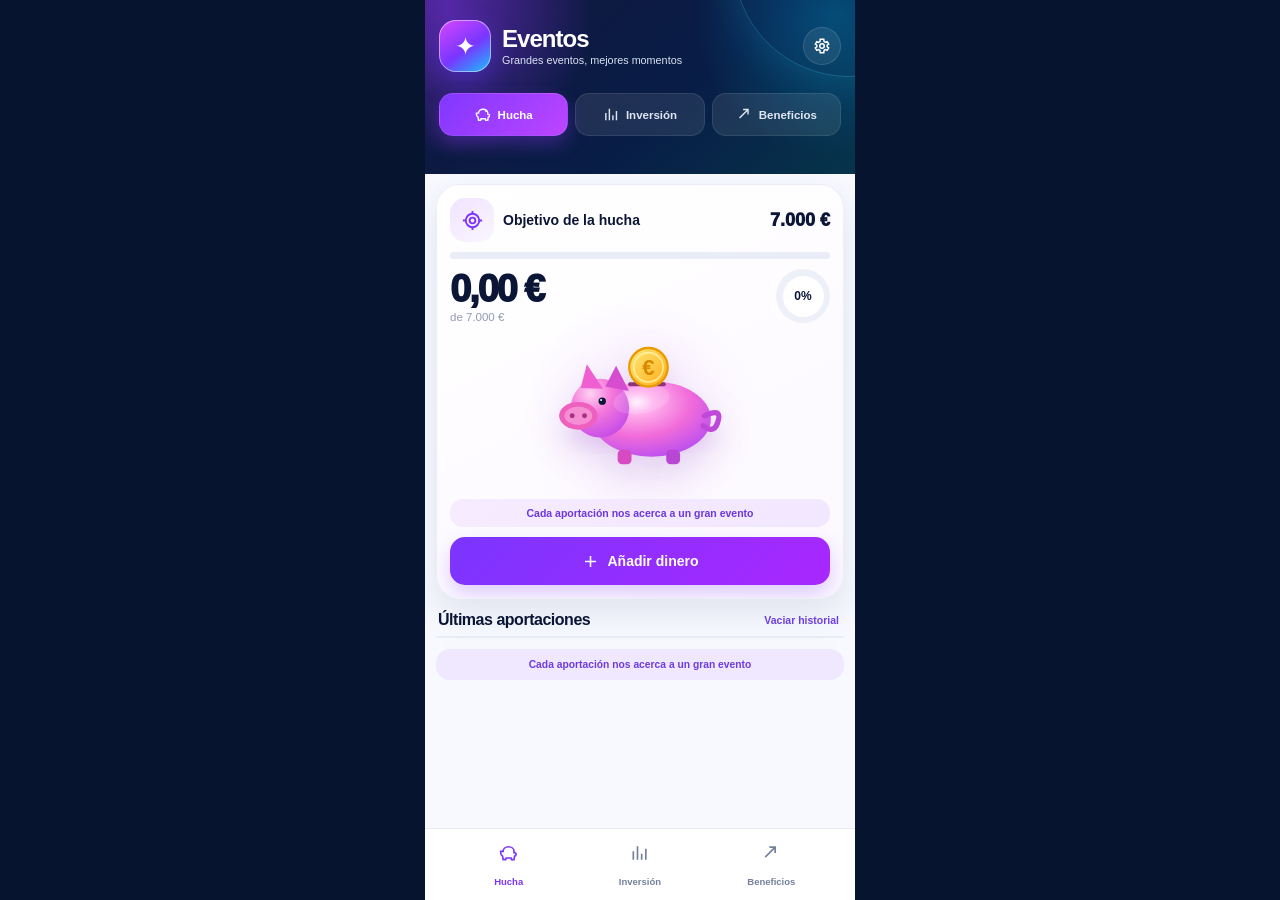
==== v7/index.html @ e1f2a500 "Crea interfaz premium limpia de Eventos v7" ====
<!doctype html>
<html lang="es">
<head>
<meta charset="utf-8">
<meta name="viewport" content="width=device-width,initial-scale=1,viewport-fit=cover,user-scalable=no">
<meta name="theme-color" content="#07142f">
<meta name="apple-mobile-web-app-capable" content="yes">
<meta name="apple-mobile-web-app-status-bar-style" content="black-translucent">
<meta http-equiv="Cache-Control" content="no-cache, no-store, must-revalidate">
<meta http-equiv="Pragma" content="no-cache"><meta http-equiv="Expires" content="0">
<meta name="eventos-build" content="premium-v7-20260908">
<title>Eventos</title>
<link rel="stylesheet" href="./style.css?v=7">
</head>
<body>
<div class="app">
<header class="top">
  <div class="brand">
    <div class="brandmark">✦</div>
    <div><h1>Eventos</h1><p>Grandes eventos, mejores momentos</p></div>
    <button class="gear" aria-label="Ajustes"><svg viewBox="0 0 24 24" fill="none" stroke="currentColor" stroke-width="2"><circle cx="12" cy="12" r="3"/><path d="M19 12a7 7 0 0 0-.1-1l2-1.5-2-3.4-2.4 1a8 8 0 0 0-1.8-1L14.4 3h-4.8l-.3 3.1a8 8 0 0 0-1.8 1l-2.4-1-2 3.4L5.1 11a7 7 0 0 0 0 2l-2 1.5 2 3.4 2.4-1a8 8 0 0 0 1.8 1l.3 3.1h4.8l.3-3.1a8 8 0 0 0 1.8-1l2.4 1 2-3.4-2-1.5a7 7 0 0 0 .1-1Z"/></svg></button>
  </div>
  <nav class="tabs">
    <button class="tab hucha active" data-page="hucha"><svg viewBox="0 0 24 24" fill="none" stroke="currentColor"><path d="M5 10c0-3 2.8-5.5 6.5-5.5S18 7 18 10v1.5c1.5 0 2.5 1 2.5 2.2 0 1-.7 1.8-1.8 2.1L18 20h-3l-.5-2h-6L8 20H5l-.7-4.2A5.4 5.4 0 0 1 2 11.5V10h3Z"/><path d="M8.5 8.5h.01M14 7h3"/></svg><span>Hucha</span></button>
    <button class="tab inversion" data-page="inversion"><svg viewBox="0 0 24 24" fill="none" stroke="currentColor"><path d="M4 20V10M9 20V4M14 20v-7M19 20V7"/></svg><span>Inversión</span></button>
    <button class="tab beneficios" data-page="beneficios"><svg viewBox="0 0 24 24" fill="none" stroke="currentColor"><path d="M5 17 17 5M10 5h7v7"/></svg><span>Beneficios</span></button>
  </nav>
</header>
<main>
<section class="page active" id="hucha">
  <div class="card hero hucha">
    <div class="titlebar"><div class="titleleft"><div class="badge purple"><svg viewBox="0 0 24 24" fill="none" stroke="currentColor" stroke-width="2"><circle cx="12" cy="12" r="7"/><circle cx="12" cy="12" r="3"/><path d="M12 2v3M22 12h-3M5 12H2M12 19v3"/></svg></div><div class="titlecopy"><b>Objetivo de la hucha</b></div></div><div class="goal">7.000 €</div></div>
    <div class="progress"><span id="saveBar"></span></div>
    <div class="amountrow"><div><div class="amount" id="saveTotal">0,00 €</div><div class="sub">de 7.000 €</div></div><div class="ring" id="saveRing"><b id="savePct">0%</b></div></div>
    <div class="pigstage">
      <svg class="pig" viewBox="0 0 270 185" aria-label="Cerdito hucha"><defs><radialGradient id="bodyG" cx="38%" cy="28%" r="78%"><stop offset="0" stop-color="#fff2ff"/><stop offset=".18" stop-color="#ffb2ed"/><stop offset=".58" stop-color="#f16bd9"/><stop offset="1" stop-color="#b74df1"/></radialGradient><radialGradient id="headG" cx="34%" cy="25%" r="80%"><stop offset="0" stop-color="#ffd1f2"/><stop offset=".46" stop-color="#f477db"/><stop offset="1" stop-color="#c64ce8"/></radialGradient><linearGradient id="coinG" x1="0" y1="0" x2="1" y2="1"><stop stop-color="#ffe97a"/><stop offset="1" stop-color="#ffad19"/></linearGradient><filter id="soft"><feGaussianBlur stdDeviation="10"/></filter></defs><ellipse cx="138" cy="126" rx="95" ry="20" fill="#c88be9" opacity=".19" filter="url(#soft)"/><ellipse cx="150" cy="105" rx="77" ry="49" fill="url(#bodyG)"/><circle cx="83" cy="91" r="38" fill="url(#headG)"/><path d="M58 65 66 34 87 66Z" fill="#f05fd2"/><path d="m90 63 14-27 17 33Z" fill="#d64dd0"/><ellipse cx="55" cy="101" rx="25" ry="18" fill="#ee60be"/><ellipse cx="55" cy="101" rx="18" ry="12" fill="#f58ed2"/><circle cx="47" cy="101" r="3.2" fill="#a63180"/><circle cx="63" cy="101" r="3.2" fill="#a63180"/><circle cx="86" cy="82" r="4.8" fill="#0b1636"/><circle cx="84.5" cy="80.5" r="1.3" fill="#fff"/><path d="M122 60h44" stroke="#8e3379" stroke-width="5" stroke-linecap="round"/><rect x="106" y="145" width="18" height="19" rx="6" fill="#d64bc1"/><rect x="169" y="145" width="18" height="19" rx="6" fill="#b847d6"/><path d="M219 101q25-12 16 11-5 12-18 2" fill="none" stroke="#be48d8" stroke-width="7" stroke-linecap="round"/><ellipse cx="137" cy="80" rx="37" ry="18" fill="#fff" opacity=".14" transform="rotate(-10 137 80)"/><circle cx="146" cy="38" r="25" fill="url(#coinG)" stroke="#e99b00" stroke-width="3"/><circle cx="146" cy="38" r="19" fill="none" stroke="#fff5ad" stroke-width="2" opacity=".8"/><text x="146" y="48" text-anchor="middle" font-size="29" font-weight="900" fill="#d88b00">€</text></svg>
    </div>
    <div class="motivation">Cada aportación nos acerca a un gran evento</div>
    <button class="primary purple" id="addMoney"><svg viewBox="0 0 24 24" fill="none" stroke="currentColor" stroke-width="2"><path d="M12 5v14M5 12h14"/></svg>Añadir dinero</button>
  </div>
  <div class="section"><div class="sectionhead"><h2>Últimas aportaciones</h2><button class="link" id="clearSavings">Vaciar historial</button></div><div class="list" id="savingList"></div></div>
  <div class="footer-note purple">Cada aportación nos acerca a un gran evento</div>
</section>
<section class="page" id="inversion">
  <div class="card hero inv"><div class="titlebar"><div class="titleleft"><div class="badge blue"><svg viewBox="0 0 24 24" fill="none" stroke="currentColor" stroke-width="2"><path d="M3 5h2l2 10h10l2-7H6"/><circle cx="9" cy="19" r="1.5"/><circle cx="17" cy="19" r="1.5"/></svg></div><div class="titlecopy"><b>Total invertido</b><span>Controla todos los gastos de los eventos</span></div></div></div><div class="totalrow"><div class="total" id="investTotal">0,00 €</div><svg class="chart" viewBox="0 0 120 55"><defs><linearGradient id="blueFill" x1="0" y1="0" x2="0" y2="1"><stop stop-color="#69b9ff" stop-opacity=".75"/><stop offset="1" stop-color="#69b9ff" stop-opacity="0"/></linearGradient></defs><path d="M0 48 C18 45 18 33 31 35 S48 14 60 24 75 30 85 17 103 5 120 12V55H0Z" fill="url(#blueFill)"/></svg></div><button class="primary blue" id="addExpense"><svg viewBox="0 0 24 24" fill="none" stroke="currentColor" stroke-width="2"><path d="M12 5v14M5 12h14"/></svg>Añadir gasto</button></div>
  <div class="chips"><button class="chip active" data-filter="Todos">Todos</button><button class="chip" data-filter="Material">Material</button><button class="chip" data-filter="Catering">Catering</button><button class="chip" data-filter="Local">Local</button><button class="chip" data-filter="Otros">Otros</button></div>
  <div class="section"><div class="sectionhead"><h2>Gastos recientes</h2><button class="link" id="clearExpenses">Vaciar historial</button></div><div class="list" id="expenseList"></div></div>
  <div class="footer-note blue">Cada detalle cuenta para hacer eventos inolvidables</div>
</section>
<section class="page" id="beneficios">
  <div class="card hero ben"><div class="titlebar"><div class="titleleft"><div class="badge green"><svg viewBox="0 0 24 24" fill="none" stroke="currentColor" stroke-width="2"><path d="M8 4h8v4a4 4 0 0 1-8 0V4Z"/><path d="M8 6H4v1a4 4 0 0 0 4 4M16 6h4v1a4 4 0 0 1-4 4M12 12v4M8 20h8M10 16h4"/></svg></div><div class="titlecopy"><b>Total ganado</b><span>Suma de todos los eventos</span></div></div><svg class="chart" viewBox="0 0 120 55"><rect x="10" y="37" width="10" height="16" rx="5" fill="#75deb0"/><rect x="31" y="29" width="10" height="24" rx="5" fill="#62d8a1"/><rect x="52" y="21" width="10" height="32" rx="5" fill="#4bd090"/><rect x="73" y="12" width="10" height="41" rx="5" fill="#35c781"/><rect x="94" y="4" width="10" height="49" rx="5" fill="#20bd70"/></svg></div><div class="total" id="benefitTotal" style="margin-top:9px">0,00 €</div><div class="stats"><div class="stat"><small>Eventos</small><b id="eventCount">0</b></div><div class="stat"><small>Ingreso medio</small><b class="g" id="eventAvg">0,00 €</b></div><div class="stat"><small>Mayor ganancia</small><b class="g" id="eventMax">0,00 €</b></div></div><button class="primary green" id="addEvent"><svg viewBox="0 0 24 24" fill="none" stroke="currentColor" stroke-width="2"><path d="M12 5v14M5 12h14"/></svg>Añadir evento</button></div>
  <div class="section"><div class="sectionhead"><h2>Eventos y ganancias</h2><button class="link green" id="clearEvents">Vaciar historial</button></div><div class="list" id="eventList"></div></div>
  <div class="footer-note green">Cada evento deja huella y grandes beneficios</div>
</section>
</main>
<nav class="bottom"><button class="hucha active" data-page="hucha"><svg viewBox="0 0 24 24" fill="none" stroke="currentColor" stroke-width="2"><path d="M5 10c0-3 2.8-5.5 6.5-5.5S18 7 18 10v1.5c1.5 0 2.5 1 2.5 2.2 0 1-.7 1.8-1.8 2.1L18 20h-3l-.5-2h-6L8 20H5l-.7-4.2A5.4 5.4 0 0 1 2 11.5V10h3Z"/></svg><span>Hucha</span></button><button class="inversion" data-page="inversion"><svg viewBox="0 0 24 24" fill="none" stroke="currentColor" stroke-width="2"><path d="M4 20V10M9 20V4M14 20v-7M19 20V7"/></svg><span>Inversión</span></button><button class="beneficios" data-page="beneficios"><svg viewBox="0 0 24 24" fill="none" stroke="currentColor" stroke-width="2"><path d="M5 17 17 5M10 5h7v7"/></svg><span>Beneficios</span></button></nav>
</div>
<div class="modalback" id="modalBack"><div class="modal"><h3 id="modalTitle"></h3><p id="modalSub"></p><div id="modalFields"></div><div class="modalactions"><button class="cancel" id="cancelModal">Cancelar</button><button class="save" id="saveModal">Guardar</button></div></div></div>
<script src="./app.js?v=7"></script>
</body></html>
---- v7/style.css ----
:root{--ink:#0b1636;--muted:#8791aa;--line:#e9edf7;--bg:#f7f9ff;--purple:#7b35ff;--purple2:#bd42ff;--blue:#0b7cff;--green:#0bbb62;--navy:#07142f;--shadow:0 14px 32px rgba(25,43,91,.10)}*{box-sizing:border-box;-webkit-tap-highlight-color:transparent}html,body{margin:0;min-height:100%;background:#07142f;font-family:-apple-system,BlinkMacSystemFont,"SF Pro Display","Segoe UI",Arial,sans-serif;color:var(--ink);-webkit-font-smoothing:antialiased}button,input,select{font:inherit}.app{width:min(100%,430px);min-height:100dvh;margin:auto;background:linear-gradient(180deg,#07142f 0 174px,var(--bg) 174px 100%);padding-bottom:78px;overflow-x:hidden}.top{height:174px;padding:calc(13px + env(safe-area-inset-top)) 14px 12px;color:#fff;background:radial-gradient(circle at 5% 4%,rgba(144,55,255,.55),transparent 34%),radial-gradient(circle at 95% 9%,rgba(0,188,255,.27),transparent 32%),linear-gradient(140deg,#11163d 0%,#081d46 58%,#06344b 100%);position:relative;overflow:hidden}.top:before{content:"";position:absolute;width:230px;height:230px;border-radius:50%;right:-110px;top:-155px;border:1px solid rgba(92,234,255,.22);box-shadow:0 0 46px rgba(55,220,255,.14)}.brand{height:66px;display:grid;grid-template-columns:52px minmax(0,1fr) 38px;gap:11px;align-items:center;position:relative;z-index:1}.brandmark{width:52px;height:52px;border-radius:17px;display:grid;place-items:center;background:linear-gradient(145deg,#d847ff 0%,#7836ff 55%,#16c4ff 100%);box-shadow:0 0 0 1px rgba(255,255,255,.48) inset,0 10px 26px rgba(101,55,255,.40);font-size:25px}.brand h1{margin:0 0 3px;font-size:24px;line-height:1;font-weight:900;letter-spacing:-.04em}.brand p{margin:0;color:#dbe3f3;font-size:10.8px}.gear{width:38px;height:38px;border-radius:50%;border:1px solid rgba(255,255,255,.13);background:rgba(255,255,255,.08);color:#fff;display:grid;place-items:center}.gear svg{width:18px;height:18px}.tabs{display:grid;grid-template-columns:repeat(3,1fr);gap:7px;margin-top:14px;position:relative;z-index:1}.tab{height:43px;border:1px solid rgba(255,255,255,.09);border-radius:14px;background:rgba(255,255,255,.09);color:#dfe6f4;font-size:11.5px;font-weight:800;display:flex;align-items:center;justify-content:center;gap:6px}.tab svg{width:17px;height:17px;stroke-width:2}.tab.active.hucha{background:linear-gradient(135deg,#8037ff,#bd45ff);color:#fff;box-shadow:0 8px 18px rgba(143,55,255,.34)}.tab.active.inversion{background:linear-gradient(135deg,#0878ff,#18a0ff);color:#fff;box-shadow:0 8px 18px rgba(8,120,255,.30)}.tab.active.beneficios{background:linear-gradient(135deg,#08b65f,#19d779);color:#fff;box-shadow:0 8px 18px rgba(8,182,95,.30)}main{padding:10px 11px 18px}.page{display:none}.page.active{display:block}.card{background:rgba(255,255,255,.98);border:1px solid rgba(99,116,160,.10);border-radius:24px;box-shadow:var(--shadow)}.hero{padding:13px;overflow:hidden;position:relative}.hero.hucha{background:radial-gradient(circle at 50% 56%,rgba(189,90,255,.11),transparent 38%),linear-gradient(155deg,#fff,#fcf8ff)}.hero.inv{background:radial-gradient(circle at 80% 20%,rgba(72,170,255,.16),transparent 29%),linear-gradient(155deg,#fff,#f1f8ff)}.hero.ben{background:radial-gradient(circle at 82% 18%,rgba(62,225,142,.17),transparent 30%),linear-gradient(155deg,#fff,#effbf5)}.titlebar{display:flex;align-items:center;justify-content:space-between;gap:8px}.titleleft{display:flex;align-items:center;gap:9px;min-width:0}.badge{width:44px;height:44px;border-radius:15px;display:grid;place-items:center;flex:none}.badge svg{width:23px;height:23px}.badge.purple{background:linear-gradient(145deg,#f0e4ff,#faf6ff);color:#7d35ff}.badge.blue{background:#e3f1ff;color:#087bff}.badge.green{background:#dcf8e8;color:#0bab5a}.titlecopy b{display:block;font-size:14px;line-height:1.15}.titlecopy span{display:block;margin-top:3px;color:#8a94ad;font-size:9.8px}.goal{font-size:18px;font-weight:950;white-space:nowrap}.progress{height:7px;border-radius:999px;background:#e8edf7;overflow:hidden;margin:10px 0}.progress span{display:block;height:100%;width:0;background:linear-gradient(90deg,#7b35ff,#bd42ff);border-radius:999px;transition:width .3s}.amountrow{display:flex;align-items:center;justify-content:space-between}.amount,.total{font-size:38px;line-height:1;font-weight:950;letter-spacing:-.055em}.sub{margin-top:3px;color:#929bb2;font-size:11.5px}.ring{width:54px;height:54px;border-radius:50%;display:grid;place-items:center;position:relative;background:conic-gradient(#7c35ff var(--p,0%),#edf0f8 0)}.ring:after{content:"";position:absolute;width:41px;height:41px;border-radius:50%;background:#fff}.ring b{position:relative;z-index:1;font-size:12px}.pigstage{height:176px;display:grid;place-items:center;margin:-2px 0 2px}.pig{width:208px;filter:drop-shadow(0 14px 16px rgba(133,65,165,.17))}.motivation{border-radius:13px;background:linear-gradient(135deg,#f7ebff,#f1e7ff);color:#6c36df;text-align:center;font-size:10.5px;font-weight:800;padding:8px 10px;margin-bottom:10px}.primary{width:100%;height:48px;border:0;border-radius:15px;color:#fff;font-size:14px;font-weight:900;display:flex;align-items:center;justify-content:center;gap:7px}.primary svg{width:19px;height:19px}.primary.purple{background:linear-gradient(135deg,#7b35ff,#a927ff);box-shadow:0 9px 20px rgba(123,53,255,.23)}.primary.blue{background:linear-gradient(135deg,#0878ff,#1095ff);box-shadow:0 9px 20px rgba(8,120,255,.21)}.primary.green{background:linear-gradient(135deg,#08b65f,#0dce70);box-shadow:0 9px 20px rgba(8,182,95,.21)}.section{margin-top:12px}.sectionhead{display:flex;align-items:center;justify-content:space-between;padding:0 2px;margin-bottom:7px}.sectionhead h2{font-size:16px;letter-spacing:-.03em;margin:0}.link{border:0;background:transparent;padding:3px;color:#7040e7;font-size:10.5px;font-weight:800}.link.green{color:#08a958}.list{background:#fff;border:1px solid var(--line);border-radius:19px;overflow:hidden;box-shadow:0 7px 18px rgba(34,50,91,.05)}.empty{min-height:82px;display:grid;place-items:center;text-align:center;padding:16px;color:#8e98ae;font-size:10.7px;line-height:1.4}.emptyicon{width:39px;height:39px;border-radius:50%;display:grid;place-items:center;margin:0 auto 7px;background:#f0f3f9;color:#667794}.emptyicon svg{width:20px;height:20px}.item{display:grid;grid-template-columns:38px minmax(0,1fr) auto;gap:9px;align-items:center;padding:10px 11px;border-bottom:1px solid #edf0f6}.item:last-child{border-bottom:0}.avatar{width:34px;height:34px;border-radius:50%;display:grid;place-items:center;background:#f0e7ff;color:#7140e8;font-size:10px;font-weight:900}.item b{font-size:11.5px}.meta{font-size:9px;color:#8b95ad;margin-top:2px}.money{font-size:11px;font-weight:900}.plus{color:#0aaa59}.minus{color:#ee3d48}.footer-note{margin-top:11px;border-radius:14px;padding:10px 11px;text-align:center;font-size:10.3px;font-weight:800}.footer-note.purple{background:#f0e8ff;color:#6d3be1}.footer-note.blue{background:#e8f4ff;color:#1472c9}.footer-note.green{background:#e4f8ed;color:#078147}.totalrow{display:flex;align-items:flex-start;justify-content:space-between;gap:8px;margin-top:11px}.chart{width:108px;height:50px}.chips{display:flex;gap:6px;overflow:auto;margin-top:10px;padding:1px 0}.chip{border:1px solid #dfe5f1;background:#fff;color:#7d88a4;border-radius:999px;padding:7px 12px;font-size:10px;font-weight:800;white-space:nowrap}.chip.active{background:#0b7cff;border-color:#0b7cff;color:#fff}.stats{display:grid;grid-template-columns:repeat(3,1fr);gap:6px;margin:11px 0}.stat{background:#fff;border:1px solid #e8edf4;border-radius:15px;padding:9px 5px;text-align:center}.stat small{display:block;color:#7f899f;font-size:7.8px;line-height:1.15}.stat b{display:block;font-size:14px;margin-top:4px}.stat b.g{color:#08a958}.bottom{position:fixed;left:50%;bottom:0;transform:translateX(-50%);z-index:30;width:min(100%,430px);height:72px;padding:7px 18px calc(6px + env(safe-area-inset-bottom));display:grid;grid-template-columns:repeat(3,1fr);background:rgba(255,255,255,.98);border-top:1px solid #e8ebf3;backdrop-filter:blur(18px)}.bottom button{border:0;background:transparent;color:#75819b;font-size:9.5px;font-weight:800;display:grid;place-items:center;gap:1px}.bottom svg{width:20px;height:20px}.bottom button.active.hucha{color:#7c35ff}.bottom button.active.inversion{color:#0b7cff}.bottom button.active.beneficios{color:#08b861}.modalback{position:fixed;inset:0;z-index:100;background:rgba(4,13,36,.58);display:none;place-items:end center;padding:14px}.modalback.show{display:grid}.modal{width:min(100%,400px);background:#fff;border-radius:24px;padding:18px;box-shadow:0 28px 80px rgba(4,14,40,.34)}.modal h3{margin:0 0 4px;font-size:19px}.modal p{margin:0 0 12px;color:#8892aa;font-size:10.5px}.field{display:grid;gap:5px;margin:10px 0}.field label{font-size:9.5px;font-weight:900;color:#5f6880}.field input,.field select{width:100%;border:1px solid #dfe4ee;background:#fbfcff;border-radius:13px;padding:12px 13px;outline:none}.modalactions{display:grid;grid-template-columns:1fr 1fr;gap:8px;margin-top:13px}.cancel,.save{height:43px;border:0;border-radius:13px;font-weight:900}.cancel{background:#eef1f6;color:#66718b}.save{background:#0b1636;color:#fff}@media(max-width:370px){.app{background:linear-gradient(180deg,#07142f 0 166px,var(--bg) 166px 100%)}.top{height:166px;padding-inline:11px}.brand{grid-template-columns:48px minmax(0,1fr) 36px}.brandmark{width:48px;height:48px;border-radius:15px}.brand h1{font-size:22px}.brand p{font-size:10px}.tabs{margin-top:11px}.tab{height:41px;font-size:10.5px}.amount,.total{font-size:35px}.pig{width:194px}.pigstage{height:165px}}
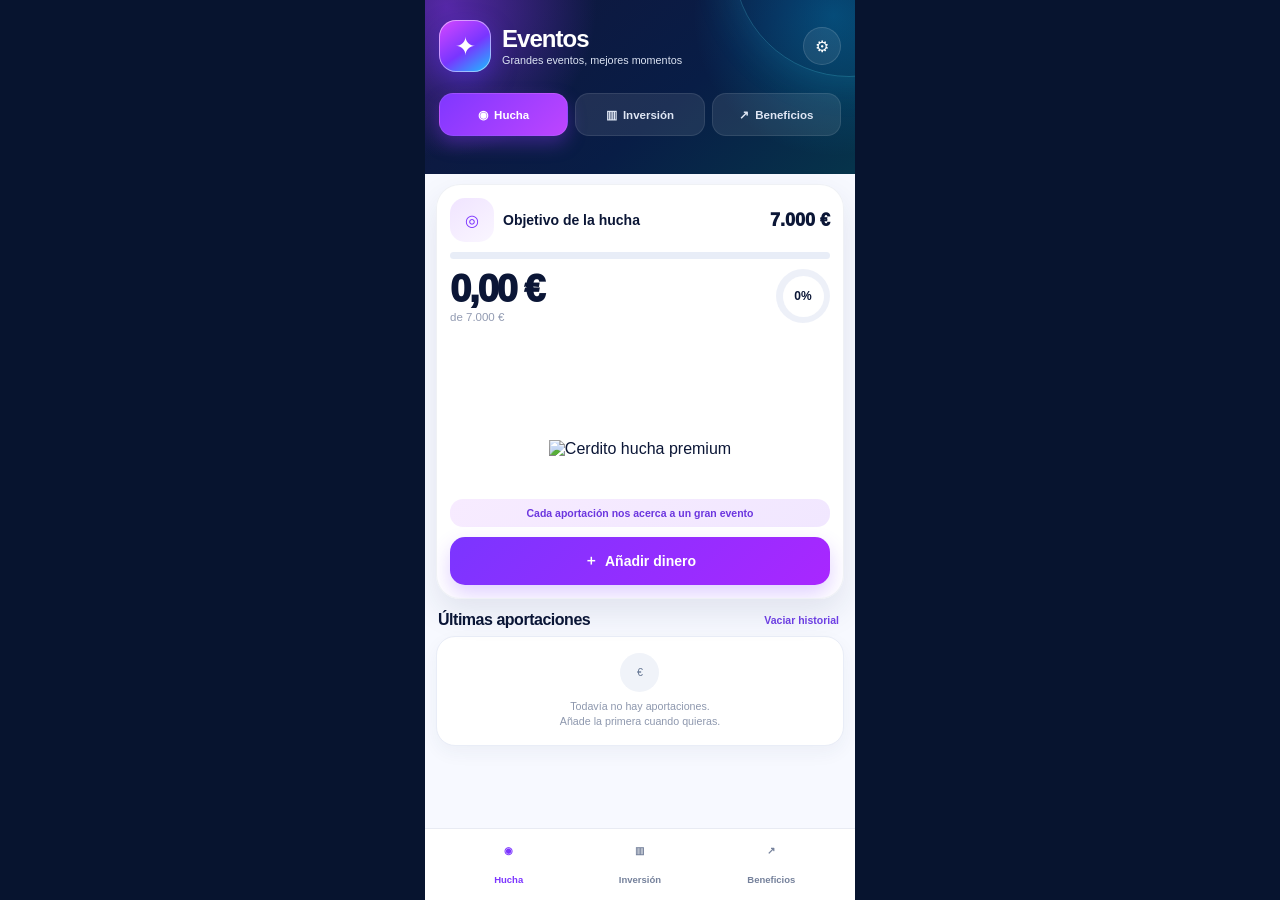
==== commit b8f0707f: "Aplica diseño premium final de Eventos" ====
--- a/v7/index.html
+++ b/v7/index.html
@@ -1,60 +1,170 @@
 <!doctype html>
 <html lang="es">
 <head>
-<meta charset="utf-8">
-<meta name="viewport" content="width=device-width,initial-scale=1,viewport-fit=cover,user-scalable=no">
-<meta name="theme-color" content="#07142f">
-<meta name="apple-mobile-web-app-capable" content="yes">
-<meta name="apple-mobile-web-app-status-bar-style" content="black-translucent">
-<meta http-equiv="Cache-Control" content="no-cache, no-store, must-revalidate">
-<meta http-equiv="Pragma" content="no-cache"><meta http-equiv="Expires" content="0">
-<meta name="eventos-build" content="premium-v7-20260908">
-<title>Eventos</title>
-<link rel="stylesheet" href="./style.css?v=7">
+  <meta charset="utf-8">
+  <meta name="viewport" content="width=device-width,initial-scale=1,viewport-fit=cover,user-scalable=no">
+  <meta name="theme-color" content="#07142f">
+  <meta name="apple-mobile-web-app-capable" content="yes">
+  <meta name="apple-mobile-web-app-status-bar-style" content="black-translucent">
+  <meta http-equiv="Cache-Control" content="no-cache, no-store, must-revalidate">
+  <meta http-equiv="Pragma" content="no-cache">
+  <meta http-equiv="Expires" content="0">
+  <title>Eventos</title>
+  <link rel="stylesheet" href="./style.css?v=final-1">
 </head>
 <body>
 <div class="app">
-<header class="top">
-  <div class="brand">
-    <div class="brandmark">✦</div>
-    <div><h1>Eventos</h1><p>Grandes eventos, mejores momentos</p></div>
-    <button class="gear" aria-label="Ajustes"><svg viewBox="0 0 24 24" fill="none" stroke="currentColor" stroke-width="2"><circle cx="12" cy="12" r="3"/><path d="M19 12a7 7 0 0 0-.1-1l2-1.5-2-3.4-2.4 1a8 8 0 0 0-1.8-1L14.4 3h-4.8l-.3 3.1a8 8 0 0 0-1.8 1l-2.4-1-2 3.4L5.1 11a7 7 0 0 0 0 2l-2 1.5 2 3.4 2.4-1a8 8 0 0 0 1.8 1l.3 3.1h4.8l.3-3.1a8 8 0 0 0 1.8-1l2.4 1 2-3.4-2-1.5a7 7 0 0 0 .1-1Z"/></svg></button>
+  <header class="top">
+    <div class="brand">
+      <div class="brandmark">✦</div>
+      <div class="brandcopy">
+        <h1>Eventos</h1>
+        <p>Grandes eventos, mejores momentos</p>
+      </div>
+      <button class="gear" aria-label="Ajustes">⚙︎</button>
+    </div>
+
+    <nav class="tabs" aria-label="Secciones">
+      <button class="tab hucha active" data-page="hucha"><span class="tabicon">◉</span><span>Hucha</span></button>
+      <button class="tab inversion" data-page="inversion"><span class="tabicon">▥</span><span>Inversión</span></button>
+      <button class="tab beneficios" data-page="beneficios"><span class="tabicon">↗</span><span>Beneficios</span></button>
+    </nav>
+  </header>
+
+  <main>
+    <section class="page active" id="hucha">
+      <div class="card hero hucha-card">
+        <div class="titlebar">
+          <div class="titleleft">
+            <div class="badge purple">◎</div>
+            <div class="titlecopy"><b>Objetivo de la hucha</b></div>
+          </div>
+          <div class="goal">7.000 €</div>
+        </div>
+
+        <div class="progress"><span id="saveBar"></span></div>
+
+        <div class="amountrow">
+          <div>
+            <div class="amount" id="saveTotal">0,00 €</div>
+            <div class="sub">de 7.000 €</div>
+          </div>
+          <div class="ring" id="saveRing"><b id="savePct">0%</b></div>
+        </div>
+
+        <div class="pigstage">
+          <div class="pigglow"></div>
+          <img src="./pig-premium.png" class="pigimg" alt="Cerdito hucha premium">
+        </div>
+
+        <div class="motivation">Cada aportación nos acerca a un gran evento</div>
+
+        <button class="primary purple" id="addMoney"><span>＋</span>Añadir dinero</button>
+      </div>
+
+      <div class="section">
+        <div class="sectionhead">
+          <h2>Últimas aportaciones</h2>
+          <button class="link" id="clearSavings">Vaciar historial</button>
+        </div>
+        <div class="list" id="savingList"></div>
+      </div>
+    </section>
+
+    <section class="page" id="inversion">
+      <div class="card hero inv-card">
+        <div class="titlebar">
+          <div class="titleleft">
+            <div class="badge blue">🛒</div>
+            <div class="titlecopy">
+              <b>Total invertido</b>
+              <span>Controla todos los gastos de los eventos</span>
+            </div>
+          </div>
+        </div>
+
+        <div class="totalrow">
+          <div class="total" id="investTotal">0,00 €</div>
+          <div class="area-chart" aria-hidden="true"></div>
+        </div>
+
+        <button class="primary blue" id="addExpense"><span>＋</span>Añadir gasto</button>
+      </div>
+
+      <div class="chips">
+        <button class="chip active" data-filter="Todos">Todos</button>
+        <button class="chip" data-filter="Material">Material</button>
+        <button class="chip" data-filter="Catering">Catering</button>
+        <button class="chip" data-filter="Local">Local</button>
+        <button class="chip" data-filter="Otros">Otros</button>
+      </div>
+
+      <div class="section">
+        <div class="sectionhead">
+          <h2>Gastos recientes</h2>
+          <button class="link blue-link" id="clearExpenses">Vaciar historial</button>
+        </div>
+        <div class="list" id="expenseList"></div>
+      </div>
+
+      <div class="footer-note blue-note">💡 Cada detalle cuenta para hacer eventos inolvidables</div>
+    </section>
+
+    <section class="page" id="beneficios">
+      <div class="card hero ben-card">
+        <div class="titlebar">
+          <div class="titleleft">
+            <div class="badge green">🏆</div>
+            <div class="titlecopy">
+              <b>Total ganado</b>
+              <span>Suma de todos los eventos</span>
+            </div>
+          </div>
+          <div class="bars" aria-hidden="true"><i></i><i></i><i></i><i></i><i></i></div>
+        </div>
+
+        <div class="total" id="benefitTotal">0,00 €</div>
+
+        <div class="stats">
+          <div class="stat"><small>Eventos</small><b id="eventCount">0</b></div>
+          <div class="stat"><small>Ingreso medio</small><b class="green-text" id="eventAvg">0,00 €</b></div>
+          <div class="stat"><small>Mayor ganancia</small><b class="green-text" id="eventMax">0,00 €</b></div>
+        </div>
+
+        <button class="primary green" id="addEvent"><span>＋</span>Añadir evento</button>
+      </div>
+
+      <div class="section">
+        <div class="sectionhead">
+          <h2>Eventos y ganancias</h2>
+          <button class="link green-link" id="clearEvents">Vaciar historial</button>
+        </div>
+        <div class="list" id="eventList"></div>
+      </div>
+
+      <div class="footer-note green-note">🏆 Cada evento deja huella y grandes beneficios</div>
+    </section>
+  </main>
+
+  <nav class="bottom" aria-label="Navegación inferior">
+    <button class="hucha active" data-page="hucha"><span class="navicon">◉</span><span>Hucha</span></button>
+    <button class="inversion" data-page="inversion"><span class="navicon">▥</span><span>Inversión</span></button>
+    <button class="beneficios" data-page="beneficios"><span class="navicon">↗</span><span>Beneficios</span></button>
+  </nav>
+</div>
+
+<div class="modalback" id="modalBack">
+  <div class="modal" role="dialog" aria-modal="true">
+    <h3 id="modalTitle"></h3>
+    <p id="modalSub"></p>
+    <div id="modalFields"></div>
+    <div class="modalactions">
+      <button class="cancel" id="cancelModal">Cancelar</button>
+      <button class="save" id="saveModal">Guardar</button>
+    </div>
   </div>
-  <nav class="tabs">
-    <button class="tab hucha active" data-page="hucha"><svg viewBox="0 0 24 24" fill="none" stroke="currentColor"><path d="M5 10c0-3 2.8-5.5 6.5-5.5S18 7 18 10v1.5c1.5 0 2.5 1 2.5 2.2 0 1-.7 1.8-1.8 2.1L18 20h-3l-.5-2h-6L8 20H5l-.7-4.2A5.4 5.4 0 0 1 2 11.5V10h3Z"/><path d="M8.5 8.5h.01M14 7h3"/></svg><span>Hucha</span></button>
-    <button class="tab inversion" data-page="inversion"><svg viewBox="0 0 24 24" fill="none" stroke="currentColor"><path d="M4 20V10M9 20V4M14 20v-7M19 20V7"/></svg><span>Inversión</span></button>
-    <button class="tab beneficios" data-page="beneficios"><svg viewBox="0 0 24 24" fill="none" stroke="currentColor"><path d="M5 17 17 5M10 5h7v7"/></svg><span>Beneficios</span></button>
-  </nav>
-</header>
-<main>
-<section class="page active" id="hucha">
-  <div class="card hero hucha">
-    <div class="titlebar"><div class="titleleft"><div class="badge purple"><svg viewBox="0 0 24 24" fill="none" stroke="currentColor" stroke-width="2"><circle cx="12" cy="12" r="7"/><circle cx="12" cy="12" r="3"/><path d="M12 2v3M22 12h-3M5 12H2M12 19v3"/></svg></div><div class="titlecopy"><b>Objetivo de la hucha</b></div></div><div class="goal">7.000 €</div></div>
-    <div class="progress"><span id="saveBar"></span></div>
-    <div class="amountrow"><div><div class="amount" id="saveTotal">0,00 €</div><div class="sub">de 7.000 €</div></div><div class="ring" id="saveRing"><b id="savePct">0%</b></div></div>
-    <div class="pigstage">
-      <svg class="pig" viewBox="0 0 270 185" aria-label="Cerdito hucha"><defs><radialGradient id="bodyG" cx="38%" cy="28%" r="78%"><stop offset="0" stop-color="#fff2ff"/><stop offset=".18" stop-color="#ffb2ed"/><stop offset=".58" stop-color="#f16bd9"/><stop offset="1" stop-color="#b74df1"/></radialGradient><radialGradient id="headG" cx="34%" cy="25%" r="80%"><stop offset="0" stop-color="#ffd1f2"/><stop offset=".46" stop-color="#f477db"/><stop offset="1" stop-color="#c64ce8"/></radialGradient><linearGradient id="coinG" x1="0" y1="0" x2="1" y2="1"><stop stop-color="#ffe97a"/><stop offset="1" stop-color="#ffad19"/></linearGradient><filter id="soft"><feGaussianBlur stdDeviation="10"/></filter></defs><ellipse cx="138" cy="126" rx="95" ry="20" fill="#c88be9" opacity=".19" filter="url(#soft)"/><ellipse cx="150" cy="105" rx="77" ry="49" fill="url(#bodyG)"/><circle cx="83" cy="91" r="38" fill="url(#headG)"/><path d="M58 65 66 34 87 66Z" fill="#f05fd2"/><path d="m90 63 14-27 17 33Z" fill="#d64dd0"/><ellipse cx="55" cy="101" rx="25" ry="18" fill="#ee60be"/><ellipse cx="55" cy="101" rx="18" ry="12" fill="#f58ed2"/><circle cx="47" cy="101" r="3.2" fill="#a63180"/><circle cx="63" cy="101" r="3.2" fill="#a63180"/><circle cx="86" cy="82" r="4.8" fill="#0b1636"/><circle cx="84.5" cy="80.5" r="1.3" fill="#fff"/><path d="M122 60h44" stroke="#8e3379" stroke-width="5" stroke-linecap="round"/><rect x="106" y="145" width="18" height="19" rx="6" fill="#d64bc1"/><rect x="169" y="145" width="18" height="19" rx="6" fill="#b847d6"/><path d="M219 101q25-12 16 11-5 12-18 2" fill="none" stroke="#be48d8" stroke-width="7" stroke-linecap="round"/><ellipse cx="137" cy="80" rx="37" ry="18" fill="#fff" opacity=".14" transform="rotate(-10 137 80)"/><circle cx="146" cy="38" r="25" fill="url(#coinG)" stroke="#e99b00" stroke-width="3"/><circle cx="146" cy="38" r="19" fill="none" stroke="#fff5ad" stroke-width="2" opacity=".8"/><text x="146" y="48" text-anchor="middle" font-size="29" font-weight="900" fill="#d88b00">€</text></svg>
-    </div>
-    <div class="motivation">Cada aportación nos acerca a un gran evento</div>
-    <button class="primary purple" id="addMoney"><svg viewBox="0 0 24 24" fill="none" stroke="currentColor" stroke-width="2"><path d="M12 5v14M5 12h14"/></svg>Añadir dinero</button>
-  </div>
-  <div class="section"><div class="sectionhead"><h2>Últimas aportaciones</h2><button class="link" id="clearSavings">Vaciar historial</button></div><div class="list" id="savingList"></div></div>
-  <div class="footer-note purple">Cada aportación nos acerca a un gran evento</div>
-</section>
-<section class="page" id="inversion">
-  <div class="card hero inv"><div class="titlebar"><div class="titleleft"><div class="badge blue"><svg viewBox="0 0 24 24" fill="none" stroke="currentColor" stroke-width="2"><path d="M3 5h2l2 10h10l2-7H6"/><circle cx="9" cy="19" r="1.5"/><circle cx="17" cy="19" r="1.5"/></svg></div><div class="titlecopy"><b>Total invertido</b><span>Controla todos los gastos de los eventos</span></div></div></div><div class="totalrow"><div class="total" id="investTotal">0,00 €</div><svg class="chart" viewBox="0 0 120 55"><defs><linearGradient id="blueFill" x1="0" y1="0" x2="0" y2="1"><stop stop-color="#69b9ff" stop-opacity=".75"/><stop offset="1" stop-color="#69b9ff" stop-opacity="0"/></linearGradient></defs><path d="M0 48 C18 45 18 33 31 35 S48 14 60 24 75 30 85 17 103 5 120 12V55H0Z" fill="url(#blueFill)"/></svg></div><button class="primary blue" id="addExpense"><svg viewBox="0 0 24 24" fill="none" stroke="currentColor" stroke-width="2"><path d="M12 5v14M5 12h14"/></svg>Añadir gasto</button></div>
-  <div class="chips"><button class="chip active" data-filter="Todos">Todos</button><button class="chip" data-filter="Material">Material</button><button class="chip" data-filter="Catering">Catering</button><button class="chip" data-filter="Local">Local</button><button class="chip" data-filter="Otros">Otros</button></div>
-  <div class="section"><div class="sectionhead"><h2>Gastos recientes</h2><button class="link" id="clearExpenses">Vaciar historial</button></div><div class="list" id="expenseList"></div></div>
-  <div class="footer-note blue">Cada detalle cuenta para hacer eventos inolvidables</div>
-</section>
-<section class="page" id="beneficios">
-  <div class="card hero ben"><div class="titlebar"><div class="titleleft"><div class="badge green"><svg viewBox="0 0 24 24" fill="none" stroke="currentColor" stroke-width="2"><path d="M8 4h8v4a4 4 0 0 1-8 0V4Z"/><path d="M8 6H4v1a4 4 0 0 0 4 4M16 6h4v1a4 4 0 0 1-4 4M12 12v4M8 20h8M10 16h4"/></svg></div><div class="titlecopy"><b>Total ganado</b><span>Suma de todos los eventos</span></div></div><svg class="chart" viewBox="0 0 120 55"><rect x="10" y="37" width="10" height="16" rx="5" fill="#75deb0"/><rect x="31" y="29" width="10" height="24" rx="5" fill="#62d8a1"/><rect x="52" y="21" width="10" height="32" rx="5" fill="#4bd090"/><rect x="73" y="12" width="10" height="41" rx="5" fill="#35c781"/><rect x="94" y="4" width="10" height="49" rx="5" fill="#20bd70"/></svg></div><div class="total" id="benefitTotal" style="margin-top:9px">0,00 €</div><div class="stats"><div class="stat"><small>Eventos</small><b id="eventCount">0</b></div><div class="stat"><small>Ingreso medio</small><b class="g" id="eventAvg">0,00 €</b></div><div class="stat"><small>Mayor ganancia</small><b class="g" id="eventMax">0,00 €</b></div></div><button class="primary green" id="addEvent"><svg viewBox="0 0 24 24" fill="none" stroke="currentColor" stroke-width="2"><path d="M12 5v14M5 12h14"/></svg>Añadir evento</button></div>
-  <div class="section"><div class="sectionhead"><h2>Eventos y ganancias</h2><button class="link green" id="clearEvents">Vaciar historial</button></div><div class="list" id="eventList"></div></div>
-  <div class="footer-note green">Cada evento deja huella y grandes beneficios</div>
-</section>
-</main>
-<nav class="bottom"><button class="hucha active" data-page="hucha"><svg viewBox="0 0 24 24" fill="none" stroke="currentColor" stroke-width="2"><path d="M5 10c0-3 2.8-5.5 6.5-5.5S18 7 18 10v1.5c1.5 0 2.5 1 2.5 2.2 0 1-.7 1.8-1.8 2.1L18 20h-3l-.5-2h-6L8 20H5l-.7-4.2A5.4 5.4 0 0 1 2 11.5V10h3Z"/></svg><span>Hucha</span></button><button class="inversion" data-page="inversion"><svg viewBox="0 0 24 24" fill="none" stroke="currentColor" stroke-width="2"><path d="M4 20V10M9 20V4M14 20v-7M19 20V7"/></svg><span>Inversión</span></button><button class="beneficios" data-page="beneficios"><svg viewBox="0 0 24 24" fill="none" stroke="currentColor" stroke-width="2"><path d="M5 17 17 5M10 5h7v7"/></svg><span>Beneficios</span></button></nav>
 </div>
-<div class="modalback" id="modalBack"><div class="modal"><h3 id="modalTitle"></h3><p id="modalSub"></p><div id="modalFields"></div><div class="modalactions"><button class="cancel" id="cancelModal">Cancelar</button><button class="save" id="saveModal">Guardar</button></div></div></div>
-<script src="./app.js?v=7"></script>
-</body></html>+
+<script src="./app.js?v=final-1"></script>
+</body>
+</html>
